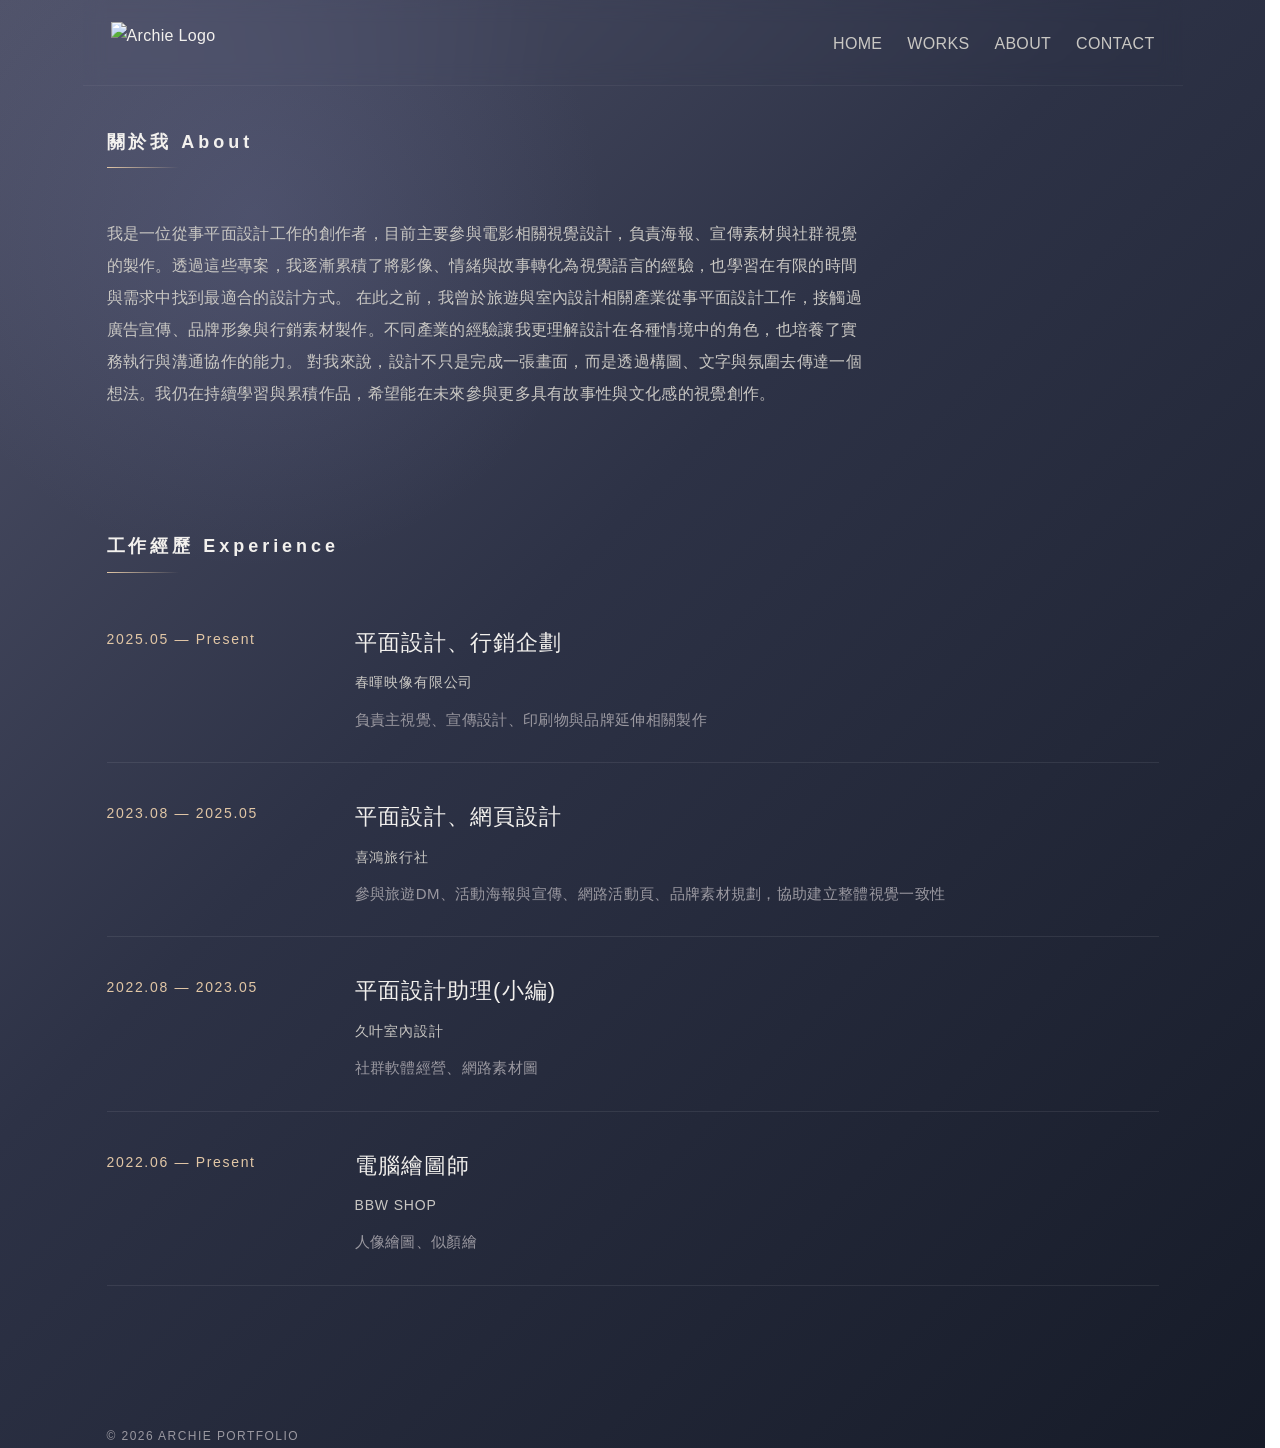
==== about.html @ 19fd4ac9 "更新" ====
<!DOCTYPE html>
<html lang="zh-Hant">
<head>
  <meta charset="UTF-8">
  <meta name="viewport" content="width=device-width, initial-scale=1.0">
  <title>About | Archie Portfolio</title>
  <link rel="stylesheet" href="css/style.css">
  <link rel="stylesheet" href="css/about.css">
  <script src="js/menu.js"></script>
</head>
<body>

<header class="container site-header">
  <a href="index.html" class="logo">
    <img src="images/logo.png" class="logo-img" alt="Archie Logo">
    <span class="logo-text">ARCHIE</span>
  </a>

  <button class="menu-toggle" id="menuToggle" aria-label="開啟選單" aria-expanded="false" aria-controls="mobileMenu">
    <span></span>
    <span></span>
    <span></span>
  </button>

  <nav class="desktop-nav">
    <a href="index.html">HOME</a>
    <a href="works.html">WORKS</a>
    <a href="about.html">ABOUT</a>
    <a href="contact.html">CONTACT</a>
  </nav>
</header>

<div class="mobile-menu" id="mobileMenu">
  <a href="index.html">HOME</a>
  <a href="works.html">WORKS</a>
  <a href="about.html">ABOUT</a>
  <a href="contact.html">CONTACT</a>
</div>

  <main class="container about-page">
    <section class="section about-intro">
      <h2 class="section-title">關於我 About</h2>
      <p class="about-lead">
我是一位從事平面設計工作的創作者，目前主要參與電影相關視覺設計，負責海報、宣傳素材與社群視覺的製作。透過這些專案，我逐漸累積了將影像、情緒與故事轉化為視覺語言的經驗，也學習在有限的時間與需求中找到最適合的設計方式。
在此之前，我曾於旅遊與室內設計相關產業從事平面設計工作，接觸過廣告宣傳、品牌形象與行銷素材製作。不同產業的經驗讓我更理解設計在各種情境中的角色，也培養了實務執行與溝通協作的能力。
對我來說，設計不只是完成一張畫面，而是透過構圖、文字與氛圍去傳達一個想法。我仍在持續學習與累積作品，希望能在未來參與更多具有故事性與文化感的視覺創作。      </p>
    </section>

    <section class="section about-experience">
      <h2 class="section-title">工作經歷 Experience</h2>

      <div class="timeline">

        <div class="timeline-item">
          <div class="timeline-date">2025.05 — Present</div>
          <div class="timeline-content">
            <h3>平面設計、行銷企劃</h3>
            <p class="timeline-company">春暉映像有限公司</p>
            <p class="timeline-desc">
              負責主視覺、宣傳設計、印刷物與品牌延伸相關製作
            </p>
          </div>
        </div>

        <div class="timeline-item">
          <div class="timeline-date">2023.08 — 2025.05</div>
          <div class="timeline-content">
            <h3>平面設計、網頁設計</h3>
            <p class="timeline-company">喜鴻旅行社</p>
            <p class="timeline-desc">
              參與旅遊DM、活動海報與宣傳、網路活動頁、品牌素材規劃，協助建立整體視覺一致性
            </p>
          </div>
        </div>

        <div class="timeline-item">
          <div class="timeline-date">2022.08 — 2023.05</div>
          <div class="timeline-content">
            <h3>平面設計助理(小編)</h3>
            <p class="timeline-company">久叶室內設計</p>
            <p class="timeline-desc">
              社群軟體經營、網路素材圖
            </p>
          </div>
        </div>

        <div class="timeline-item">
          <div class="timeline-date">2022.06 — Present</div>
          <div class="timeline-content">
            <h3>電腦繪圖師</h3>
            <p class="timeline-company">BBW SHOP</p>
            <p class="timeline-desc">
              人像繪圖、似顏繪
            </p>
          </div>
        </div>

      </div>
    </section>
  </main>

  <footer class="container">
    © 2026 ARCHIE PORTFOLIO
  </footer>

</body>
</html>
---- css/style.css ----
html{
  scroll-behavior:smooth;
  scrollbar-gutter: stable;
}
*{
  margin:0;
  padding:0;
  box-sizing:border-box;
  font-family:"Helvetica Neue","Noto Sans TC",sans-serif;
}

:root{
  --bg-1:#50536a;
  --bg-2:#2d3246;
  --bg-3:#161b28;
  --text-main:#f3f1ee;
  --text-soft:#c9c7c3;
  --text-muted:#9a98a0;
  --accent:#e2c7a6;
  --card-bg:rgba(255,255,255,0.04);
  --card-border:rgba(255,255,255,0.08);
}

html{
  scroll-behavior:smooth;
}

body{
  min-height:100vh;
  color:var(--text-main);
  line-height:1.8;
  background:
    radial-gradient(circle at 20% 15%, rgba(120,125,170,0.22), transparent 22%),
    linear-gradient(135deg, var(--bg-1) 0%, var(--bg-2) 42%, var(--bg-3) 100%);
  letter-spacing:.02em;
  overflow-x: hidden;
}

img{
  max-width:100%;
  height:auto;
}

/* header */
.container{
  width:100%;
  max-width:1100px;
  margin:0 auto;
  padding:0 24px;
}

.site-header{
  display:flex;
  align-items:center;
  justify-content:space-between;
  padding:22px 28px 18px;
  position:sticky;
  top:0;
  z-index:2000;
  backdrop-filter:blur(10px);
  border-bottom:1px solid rgba(255,255,255,.05);
}

.logo{
  display:flex;
  align-items:center;
  text-decoration:none;
  color:var(--text-main);
  flex-shrink:0;
}

.logo-img{
  height:45px;
  width:auto;
  display:block;
}

.logo-text{
  display:none;
  font-size:18px;
  letter-spacing:2px;
  color:var(--text-main);
  font-weight:500;
  line-height:1;
}

/* 桌機選單 */
.desktop-nav{
  display:flex;
  align-items:center;
}

.desktop-nav a{
  margin-left:25px;
  text-decoration:none;
  color:var(--text-soft);
  position:relative;
  transition:.3s ease;
}

.desktop-nav a:hover{
  color:var(--accent);
}

.desktop-nav a::after{
  content:"";
  position:absolute;
  left:0;
  bottom:-6px;
  width:0;
  height:1px;
  background:var(--accent);
  transition:.3s ease;
}

.desktop-nav a:hover::after{
  width:100%;
}

/* 漢堡按鈕 */
.menu-toggle{
  display:none;
  width:44px;
  height:44px;
  border:none;
  background:rgba(255,255,255,0.08);
  border:1px solid rgba(255,255,255,0.12);
  border-radius:999px;
  cursor:pointer;
  align-items:center;
  justify-content:center;
  flex-direction:column;
  gap:5px;
  flex-shrink:0;
  position:relative;
  z-index:2100;
  -webkit-tap-highlight-color: transparent;
}

.menu-toggle span{
  display:block;
  width:16px;
  height:1.5px;
  background:var(--text-main);
  transition:.3s ease;
}

.menu-toggle.active span:nth-child(1){
  transform:translateY(6.5px) rotate(45deg);
}

.menu-toggle.active span:nth-child(2){
  opacity:0;
}

.menu-toggle.active span:nth-child(3){
  transform:translateY(-6.5px) rotate(-45deg);
}

.mobile-menu{
  display:none;
}



/* 手機按鈕 */
.menu-toggle{
  display:none;
  width:44px;
  height:44px;
  border:none;
  background:rgba(255,255,255,0.08);
  border:1px solid rgba(255,255,255,0.1);
  border-radius:999px;
  cursor:pointer;
  align-items:center;
  justify-content:center;
  flex-direction:column;
  gap:5px;
}

.menu-toggle span{
  display:block;
  width:16px;
  height:1.5px;
  background:var(--text-main);
  transition:.3s ease;
}

/* 展開時變 X */
.menu-toggle.active span:nth-child(1){
  transform:translateY(6.5px) rotate(45deg);
}

.menu-toggle.active span:nth-child(2){
  opacity:0;
}

.menu-toggle.active span:nth-child(3){
  transform:translateY(-6.5px) rotate(-45deg);
}

/* 手機下拉選單 */
.mobile-menu{
  display:none;
}

.section{
  padding:100px 0;
}

.section-title{
  font-size:18px;
  letter-spacing:.22em;
  margin-bottom:50px;
  color:var(--text-main);
  position:relative;
  display:inline-block;
  padding-bottom:10px;
}

.section-title::after{
  content:"";
  position:absolute;
  left:0;
  bottom:0;
  width:72px;
  height:1px;
  background:linear-gradient(to right, var(--accent), transparent);
}

footer{
  padding:80px 0;
  font-size:12px;
  color:var(--text-muted);
  letter-spacing:.12em;
}

@media (max-width:1024px){
  .container{
    width:90%;
    padding:0 32px;
  }
}

@media (max-width:600px){
  .container{
    padding:0 24px;
  }

.site-header{
  padding:24px 16px 18px;
  position:sticky;
  top:0;
  z-index:2000;
  backdrop-filter:blur(10px);
}

  .logo-img{
    display:none;
  }

  .logo-text{
    display:block;
  }

  .desktop-nav{
    display:none;
  }

  .menu-toggle{
    display:flex;
  }

.mobile-menu{
  display:block;
  width:calc(100% - 48px);
  max-height:0;
  overflow:hidden;
  opacity:0;
  transform:translateY(-8px);
  transition:max-height .35s ease, opacity .25s ease, transform .25s ease, padding .25s ease;
  border:1px solid rgba(255,255,255,0.08);
  border-radius:18px;
  backdrop-filter:blur(10px);
  padding:0 18px;
  position:fixed;
  top:84px;
  left:24px;
  right:24px;
  width:auto;
  z-index:1999;
}

.mobile-menu.active{
  max-height:260px;
  opacity:1;
  transform:translateY(0);
  padding:12px 18px;
}

  .mobile-menu a{
    display:block;
    text-decoration:none;
    color:var(--text-main);
    padding:12px 4px;
    font-size:14px;
    letter-spacing:.14em;
    border-bottom:1px solid rgba(255,255,255,0.08);
  }

  .mobile-menu a:last-child{
    border-bottom:none;
  }
}
---- css/about.css ----
.about-page{
  padding-bottom:40px;
}

.about-intro{
  max-width:760px;
  padding-top:40px;
}



.about-lead{
  font-size:16px;
  line-height:2;
  color:var(--text-soft);
}

.about-experience{
  padding-top:20px;
}

.timeline{
  display:flex;
  flex-direction:column;
  gap:34px;
}

.timeline-item{
  display:grid;
  grid-template-columns:220px 1fr;
  gap:28px;
  padding-bottom:28px;
  border-bottom:1px solid rgba(255,255,255,.08);
}

.timeline-date{
  font-size:14px;
  letter-spacing:.12em;
  color:var(--accent);
  padding-top:4px;
}

.timeline-content h3{
  font-size:22px;
  font-weight:500;
  letter-spacing:.05em;
  color:var(--text-main);
  margin-bottom:8px;
}

.timeline-company{
  font-size:14px;
  color:var(--text-soft);
  margin-bottom:10px;
  letter-spacing:.06em;
}

.timeline-desc{
  font-size:15px;
  line-height:1.9;
  color:var(--text-muted);
  max-width:700px;
}

@media (max-width:768px){
  .about-title{
    font-size:32px;
  }

  .timeline-item{
    grid-template-columns:1fr;
    gap:10px;
  }

  .timeline-date{
    padding-top:0;
  }

  .timeline-content h3{
    font-size:20px;
  }
}

@media (max-width:600px){
  .about-intro{
    padding-top:10px;
  }

  .about-title{
    font-size:28px;
  }

  .about-lead{
    font-size:15px;
  }

  .timeline{
    gap:26px;
  }

  .timeline-item{
    padding-bottom:22px;
  }

  .timeline-content h3{
    font-size:18px;
  }

  .timeline-desc{
    font-size:14px;
  }
}
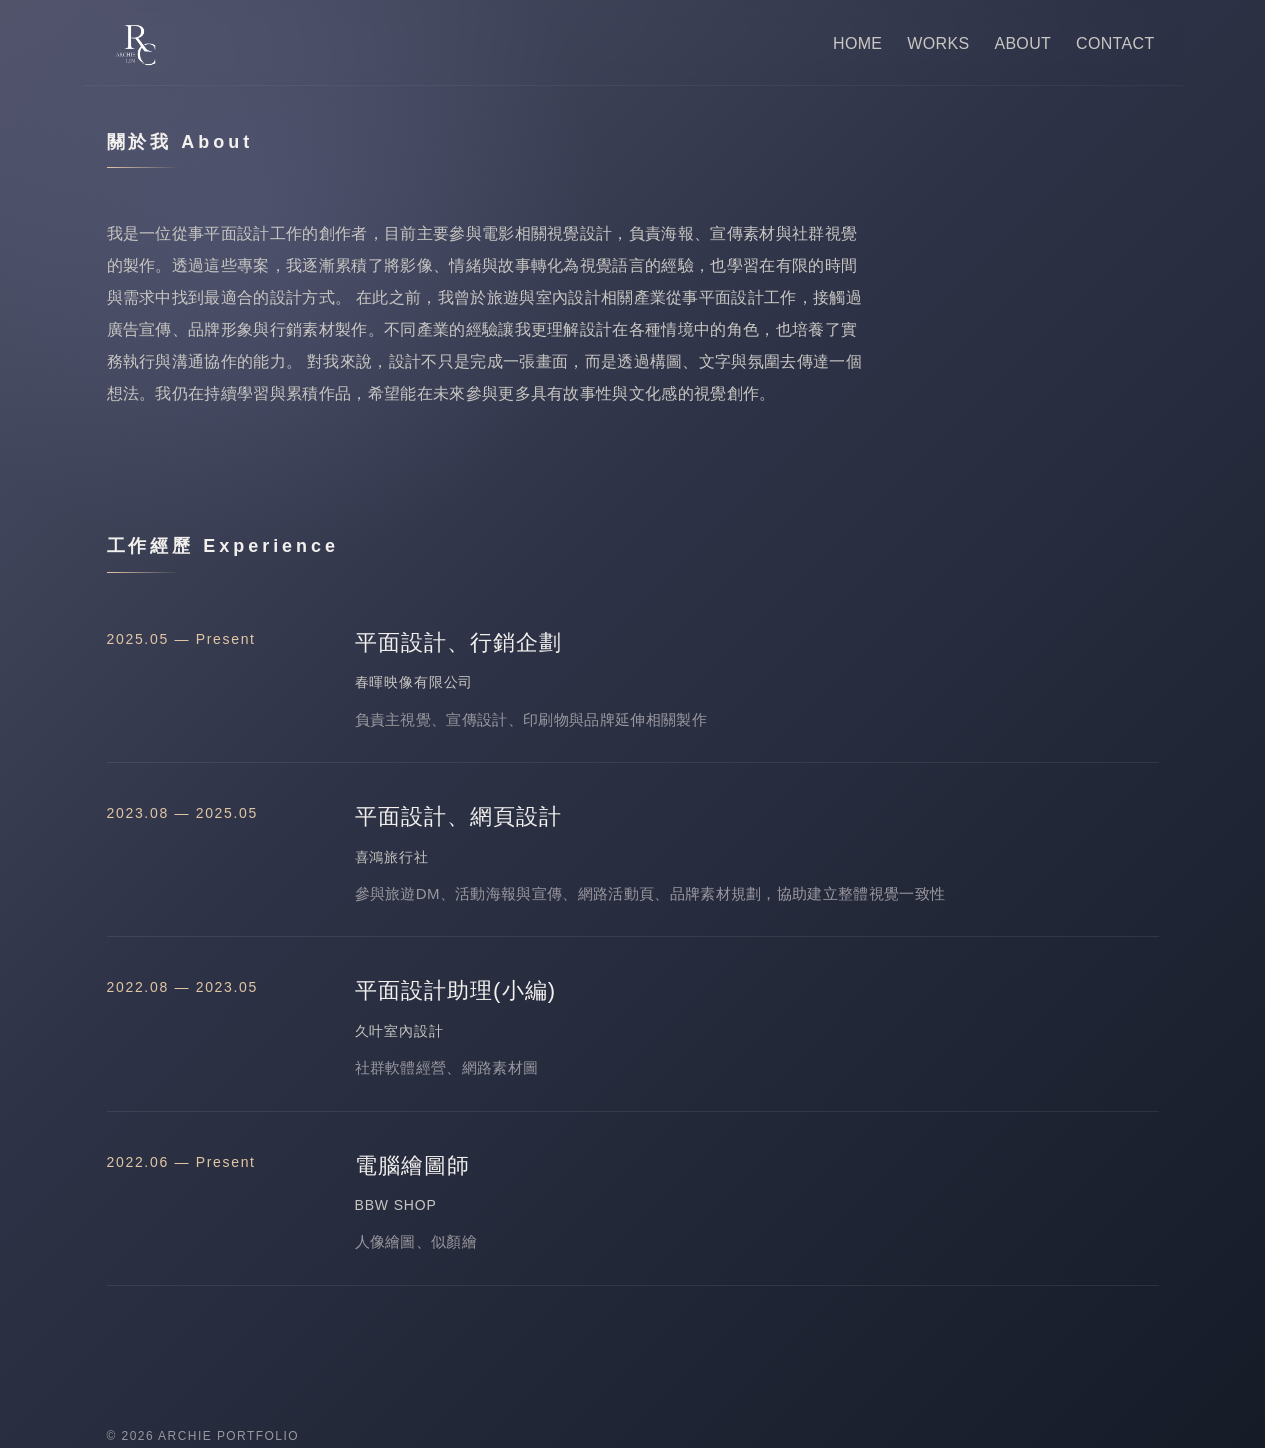
==== commit f66ab438: "更新" ====
--- a/about.html
+++ b/about.html
@@ -1,5 +1,6 @@
 <!DOCTYPE html>
 <html lang="zh-Hant">
+
 <head>
   <meta charset="UTF-8">
   <meta name="viewport" content="width=device-width, initial-scale=1.0">
@@ -8,42 +9,43 @@
   <link rel="stylesheet" href="css/about.css">
   <script src="js/menu.js"></script>
 </head>
+
 <body>
 
-<header class="container site-header">
-  <a href="index.html" class="logo">
-    <img src="images/logo.png" class="logo-img" alt="Archie Logo">
-    <span class="logo-text">ARCHIE</span>
-  </a>
+  <header class="container site-header">
+    <a href="index.html" class="logo">
+      <img src="images/LOGO.png" class="logo-img" alt="Archie Logo">
+      <span class="logo-text">ARCHIE</span>
+    </a>
 
-  <button class="menu-toggle" id="menuToggle" aria-label="開啟選單" aria-expanded="false" aria-controls="mobileMenu">
-    <span></span>
-    <span></span>
-    <span></span>
-  </button>
+    <button class="menu-toggle" id="menuToggle" aria-label="開啟選單" aria-expanded="false" aria-controls="mobileMenu">
+      <span></span>
+      <span></span>
+      <span></span>
+    </button>
 
-  <nav class="desktop-nav">
+    <nav class="desktop-nav">
+      <a href="index.html">HOME</a>
+      <a href="works.html">WORKS</a>
+      <a href="about.html">ABOUT</a>
+      <a href="contact.html">CONTACT</a>
+    </nav>
+  </header>
+
+  <div class="mobile-menu" id="mobileMenu">
     <a href="index.html">HOME</a>
     <a href="works.html">WORKS</a>
     <a href="about.html">ABOUT</a>
     <a href="contact.html">CONTACT</a>
-  </nav>
-</header>
-
-<div class="mobile-menu" id="mobileMenu">
-  <a href="index.html">HOME</a>
-  <a href="works.html">WORKS</a>
-  <a href="about.html">ABOUT</a>
-  <a href="contact.html">CONTACT</a>
-</div>
+  </div>
 
   <main class="container about-page">
     <section class="section about-intro">
       <h2 class="section-title">關於我 About</h2>
       <p class="about-lead">
-我是一位從事平面設計工作的創作者，目前主要參與電影相關視覺設計，負責海報、宣傳素材與社群視覺的製作。透過這些專案，我逐漸累積了將影像、情緒與故事轉化為視覺語言的經驗，也學習在有限的時間與需求中找到最適合的設計方式。
-在此之前，我曾於旅遊與室內設計相關產業從事平面設計工作，接觸過廣告宣傳、品牌形象與行銷素材製作。不同產業的經驗讓我更理解設計在各種情境中的角色，也培養了實務執行與溝通協作的能力。
-對我來說，設計不只是完成一張畫面，而是透過構圖、文字與氛圍去傳達一個想法。我仍在持續學習與累積作品，希望能在未來參與更多具有故事性與文化感的視覺創作。      </p>
+        我是一位從事平面設計工作的創作者，目前主要參與電影相關視覺設計，負責海報、宣傳素材與社群視覺的製作。透過這些專案，我逐漸累積了將影像、情緒與故事轉化為視覺語言的經驗，也學習在有限的時間與需求中找到最適合的設計方式。
+        在此之前，我曾於旅遊與室內設計相關產業從事平面設計工作，接觸過廣告宣傳、品牌形象與行銷素材製作。不同產業的經驗讓我更理解設計在各種情境中的角色，也培養了實務執行與溝通協作的能力。
+        對我來說，設計不只是完成一張畫面，而是透過構圖、文字與氛圍去傳達一個想法。我仍在持續學習與累積作品，希望能在未來參與更多具有故事性與文化感的視覺創作。 </p>
     </section>
 
     <section class="section about-experience">
@@ -104,4 +106,5 @@
   </footer>
 
 </body>
+
 </html>
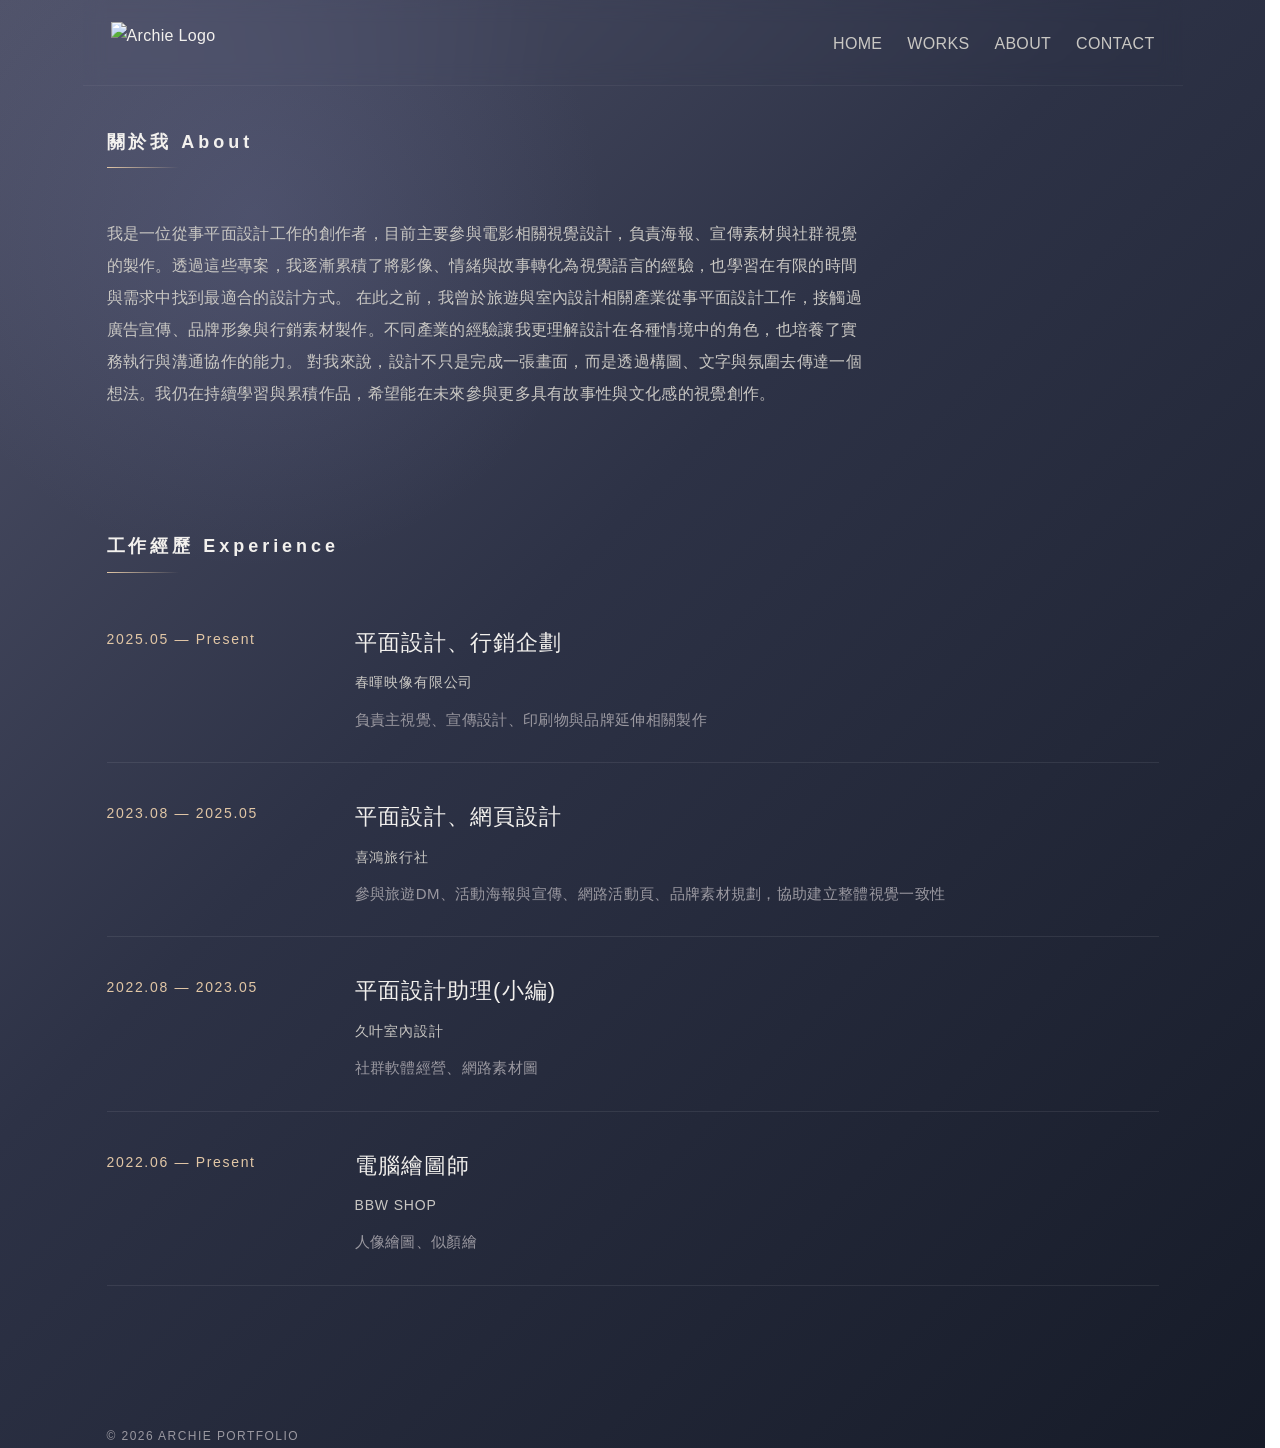
==== commit edd1ded6: "更新" ====
--- a/about.html
+++ b/about.html
@@ -1,6 +1,5 @@
 <!DOCTYPE html>
 <html lang="zh-Hant">
-
 <head>
   <meta charset="UTF-8">
   <meta name="viewport" content="width=device-width, initial-scale=1.0">
@@ -9,43 +8,42 @@
   <link rel="stylesheet" href="css/about.css">
   <script src="js/menu.js"></script>
 </head>
-
 <body>
 
-  <header class="container site-header">
-    <a href="index.html" class="logo">
-      <img src="images/LOGO.png" class="logo-img" alt="Archie Logo">
-      <span class="logo-text">ARCHIE</span>
-    </a>
+<header class="container site-header">
+  <a href="index.html" class="logo">
+    <img src="images/logo.png" class="logo-img" alt="Archie Logo">
+    <span class="logo-text">ARCHIE</span>
+  </a>
 
-    <button class="menu-toggle" id="menuToggle" aria-label="開啟選單" aria-expanded="false" aria-controls="mobileMenu">
-      <span></span>
-      <span></span>
-      <span></span>
-    </button>
+  <button class="menu-toggle" id="menuToggle" aria-label="開啟選單" aria-expanded="false" aria-controls="mobileMenu">
+    <span></span>
+    <span></span>
+    <span></span>
+  </button>
 
-    <nav class="desktop-nav">
-      <a href="index.html">HOME</a>
-      <a href="works.html">WORKS</a>
-      <a href="about.html">ABOUT</a>
-      <a href="contact.html">CONTACT</a>
-    </nav>
-  </header>
-
-  <div class="mobile-menu" id="mobileMenu">
+  <nav class="desktop-nav">
     <a href="index.html">HOME</a>
     <a href="works.html">WORKS</a>
     <a href="about.html">ABOUT</a>
     <a href="contact.html">CONTACT</a>
-  </div>
+  </nav>
+</header>
+
+<div class="mobile-menu" id="mobileMenu">
+  <a href="index.html">HOME</a>
+  <a href="works.html">WORKS</a>
+  <a href="about.html">ABOUT</a>
+  <a href="contact.html">CONTACT</a>
+</div>
 
   <main class="container about-page">
     <section class="section about-intro">
       <h2 class="section-title">關於我 About</h2>
       <p class="about-lead">
-        我是一位從事平面設計工作的創作者，目前主要參與電影相關視覺設計，負責海報、宣傳素材與社群視覺的製作。透過這些專案，我逐漸累積了將影像、情緒與故事轉化為視覺語言的經驗，也學習在有限的時間與需求中找到最適合的設計方式。
-        在此之前，我曾於旅遊與室內設計相關產業從事平面設計工作，接觸過廣告宣傳、品牌形象與行銷素材製作。不同產業的經驗讓我更理解設計在各種情境中的角色，也培養了實務執行與溝通協作的能力。
-        對我來說，設計不只是完成一張畫面，而是透過構圖、文字與氛圍去傳達一個想法。我仍在持續學習與累積作品，希望能在未來參與更多具有故事性與文化感的視覺創作。 </p>
+我是一位從事平面設計工作的創作者，目前主要參與電影相關視覺設計，負責海報、宣傳素材與社群視覺的製作。透過這些專案，我逐漸累積了將影像、情緒與故事轉化為視覺語言的經驗，也學習在有限的時間與需求中找到最適合的設計方式。
+在此之前，我曾於旅遊與室內設計相關產業從事平面設計工作，接觸過廣告宣傳、品牌形象與行銷素材製作。不同產業的經驗讓我更理解設計在各種情境中的角色，也培養了實務執行與溝通協作的能力。
+對我來說，設計不只是完成一張畫面，而是透過構圖、文字與氛圍去傳達一個想法。我仍在持續學習與累積作品，希望能在未來參與更多具有故事性與文化感的視覺創作。      </p>
     </section>
 
     <section class="section about-experience">
@@ -106,5 +104,4 @@
   </footer>
 
 </body>
-
 </html>
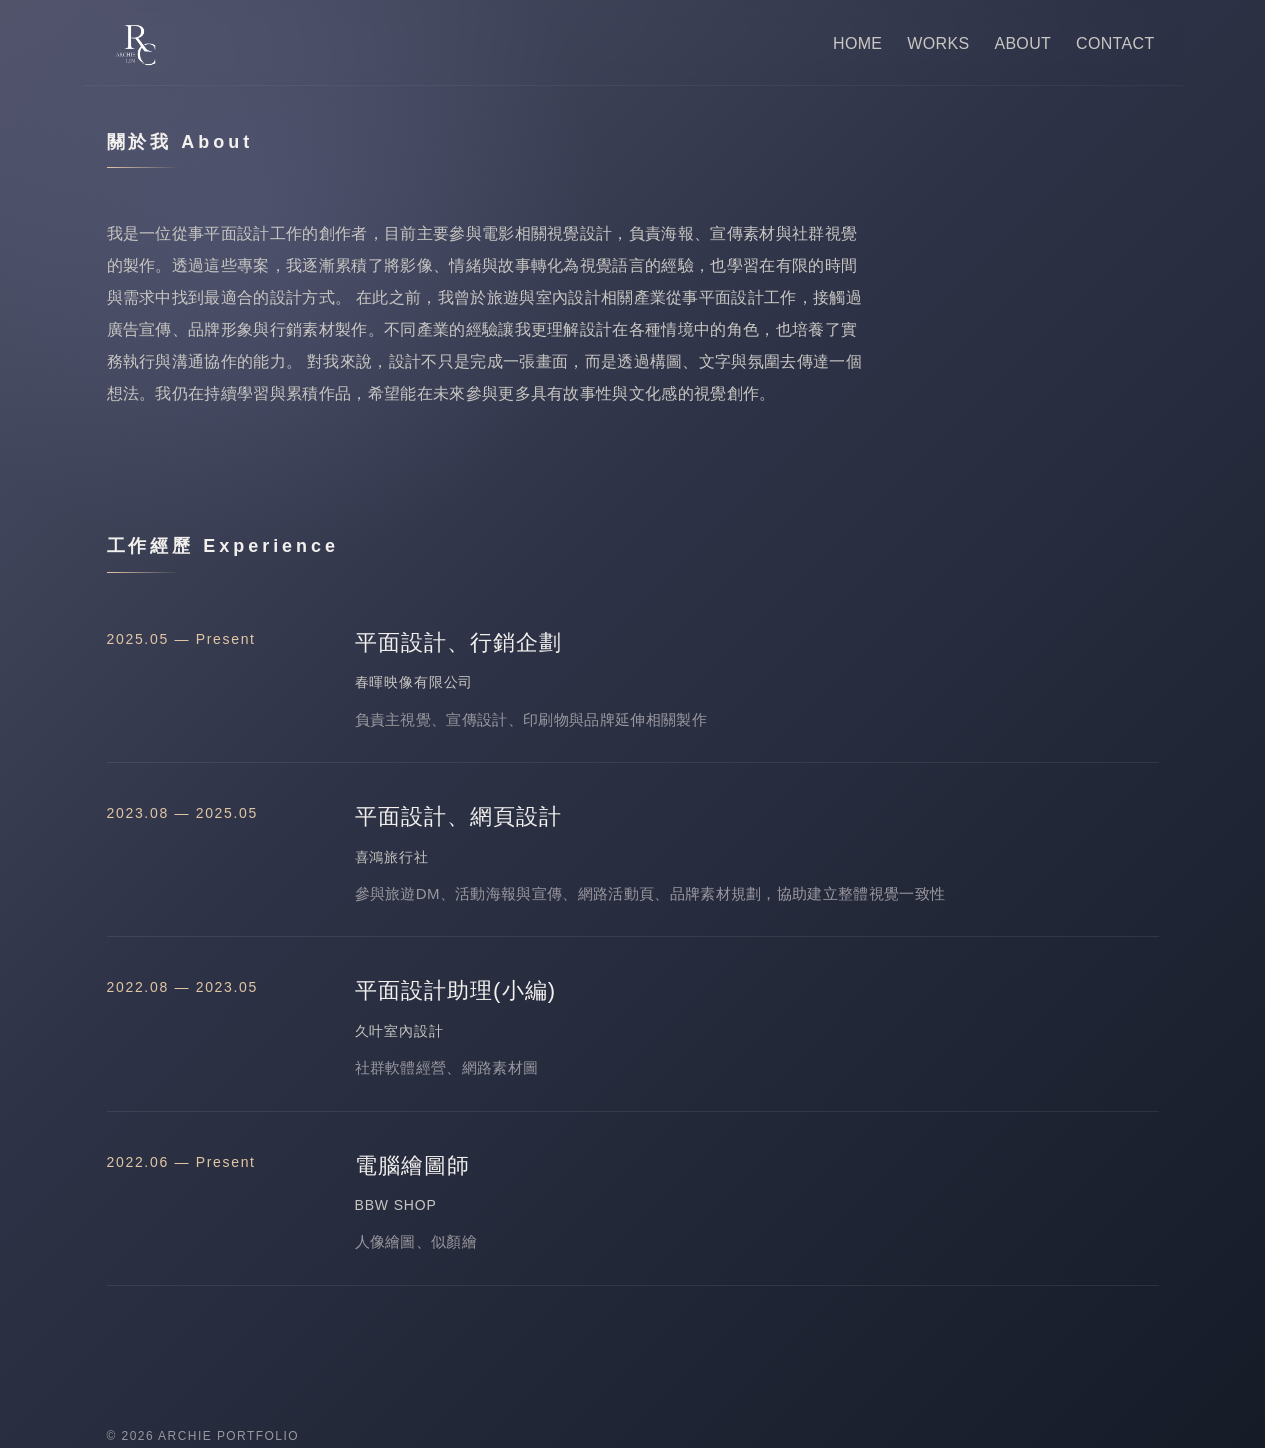
==== commit 6a11d4b0: "更新" ====
--- a/about.html
+++ b/about.html
@@ -1,107 +1,104 @@
-<!DOCTYPE html>
+<!doctype html>
 <html lang="zh-Hant">
-<head>
-  <meta charset="UTF-8">
-  <meta name="viewport" content="width=device-width, initial-scale=1.0">
-  <title>About | Archie Portfolio</title>
-  <link rel="stylesheet" href="css/style.css">
-  <link rel="stylesheet" href="css/about.css">
-  <script src="js/menu.js"></script>
-</head>
-<body>
+  <head>
+    <meta charset="UTF-8" />
+    <meta name="viewport" content="width=device-width, initial-scale=1.0" />
+    <title>About | Archie Portfolio</title>
+    <link rel="stylesheet" href="css/style.css" />
+    <link rel="stylesheet" href="css/about.css" />
+    <script src="js/menu.js"></script>
+  </head>
+  <body>
+    <header class="container site-header">
+      <a href="index.html" class="logo">
+        <img src="images/LOGO.png" class="logo-img" alt="Archie Logo" />
+        <span class="logo-text">ARCHIE</span>
+      </a>
 
-<header class="container site-header">
-  <a href="index.html" class="logo">
-    <img src="images/logo.png" class="logo-img" alt="Archie Logo">
-    <span class="logo-text">ARCHIE</span>
-  </a>
+      <button
+        class="menu-toggle"
+        id="menuToggle"
+        aria-label="開啟選單"
+        aria-expanded="false"
+        aria-controls="mobileMenu"
+      >
+        <span></span>
+        <span></span>
+        <span></span>
+      </button>
 
-  <button class="menu-toggle" id="menuToggle" aria-label="開啟選單" aria-expanded="false" aria-controls="mobileMenu">
-    <span></span>
-    <span></span>
-    <span></span>
-  </button>
+      <nav class="desktop-nav">
+        <a href="index.html">HOME</a>
+        <a href="works.html">WORKS</a>
+        <a href="about.html">ABOUT</a>
+        <a href="contact.html">CONTACT</a>
+      </nav>
+    </header>
 
-  <nav class="desktop-nav">
-    <a href="index.html">HOME</a>
-    <a href="works.html">WORKS</a>
-    <a href="about.html">ABOUT</a>
-    <a href="contact.html">CONTACT</a>
-  </nav>
-</header>
+    <div class="mobile-menu" id="mobileMenu">
+      <a href="index.html">HOME</a>
+      <a href="works.html">WORKS</a>
+      <a href="about.html">ABOUT</a>
+      <a href="contact.html">CONTACT</a>
+    </div>
 
-<div class="mobile-menu" id="mobileMenu">
-  <a href="index.html">HOME</a>
-  <a href="works.html">WORKS</a>
-  <a href="about.html">ABOUT</a>
-  <a href="contact.html">CONTACT</a>
-</div>
+    <main class="container about-page">
+      <section class="section about-intro">
+        <h2 class="section-title">關於我 About</h2>
+        <p class="about-lead">
+          我是一位從事平面設計工作的創作者，目前主要參與電影相關視覺設計，負責海報、宣傳素材與社群視覺的製作。透過這些專案，我逐漸累積了將影像、情緒與故事轉化為視覺語言的經驗，也學習在有限的時間與需求中找到最適合的設計方式。
+          在此之前，我曾於旅遊與室內設計相關產業從事平面設計工作，接觸過廣告宣傳、品牌形象與行銷素材製作。不同產業的經驗讓我更理解設計在各種情境中的角色，也培養了實務執行與溝通協作的能力。
+          對我來說，設計不只是完成一張畫面，而是透過構圖、文字與氛圍去傳達一個想法。我仍在持續學習與累積作品，希望能在未來參與更多具有故事性與文化感的視覺創作。
+        </p>
+      </section>
 
-  <main class="container about-page">
-    <section class="section about-intro">
-      <h2 class="section-title">關於我 About</h2>
-      <p class="about-lead">
-我是一位從事平面設計工作的創作者，目前主要參與電影相關視覺設計，負責海報、宣傳素材與社群視覺的製作。透過這些專案，我逐漸累積了將影像、情緒與故事轉化為視覺語言的經驗，也學習在有限的時間與需求中找到最適合的設計方式。
-在此之前，我曾於旅遊與室內設計相關產業從事平面設計工作，接觸過廣告宣傳、品牌形象與行銷素材製作。不同產業的經驗讓我更理解設計在各種情境中的角色，也培養了實務執行與溝通協作的能力。
-對我來說，設計不只是完成一張畫面，而是透過構圖、文字與氛圍去傳達一個想法。我仍在持續學習與累積作品，希望能在未來參與更多具有故事性與文化感的視覺創作。      </p>
-    </section>
+      <section class="section about-experience">
+        <h2 class="section-title">工作經歷 Experience</h2>
 
-    <section class="section about-experience">
-      <h2 class="section-title">工作經歷 Experience</h2>
+        <div class="timeline">
+          <div class="timeline-item">
+            <div class="timeline-date">2025.05 — Present</div>
+            <div class="timeline-content">
+              <h3>平面設計、行銷企劃</h3>
+              <p class="timeline-company">春暉映像有限公司</p>
+              <p class="timeline-desc">
+                負責主視覺、宣傳設計、印刷物與品牌延伸相關製作
+              </p>
+            </div>
+          </div>
 
-      <div class="timeline">
+          <div class="timeline-item">
+            <div class="timeline-date">2023.08 — 2025.05</div>
+            <div class="timeline-content">
+              <h3>平面設計、網頁設計</h3>
+              <p class="timeline-company">喜鴻旅行社</p>
+              <p class="timeline-desc">
+                參與旅遊DM、活動海報與宣傳、網路活動頁、品牌素材規劃，協助建立整體視覺一致性
+              </p>
+            </div>
+          </div>
 
-        <div class="timeline-item">
-          <div class="timeline-date">2025.05 — Present</div>
-          <div class="timeline-content">
-            <h3>平面設計、行銷企劃</h3>
-            <p class="timeline-company">春暉映像有限公司</p>
-            <p class="timeline-desc">
-              負責主視覺、宣傳設計、印刷物與品牌延伸相關製作
-            </p>
+          <div class="timeline-item">
+            <div class="timeline-date">2022.08 — 2023.05</div>
+            <div class="timeline-content">
+              <h3>平面設計助理(小編)</h3>
+              <p class="timeline-company">久叶室內設計</p>
+              <p class="timeline-desc">社群軟體經營、網路素材圖</p>
+            </div>
+          </div>
+
+          <div class="timeline-item">
+            <div class="timeline-date">2022.06 — Present</div>
+            <div class="timeline-content">
+              <h3>電腦繪圖師</h3>
+              <p class="timeline-company">BBW SHOP</p>
+              <p class="timeline-desc">人像繪圖、似顏繪</p>
+            </div>
           </div>
         </div>
+      </section>
+    </main>
 
-        <div class="timeline-item">
-          <div class="timeline-date">2023.08 — 2025.05</div>
-          <div class="timeline-content">
-            <h3>平面設計、網頁設計</h3>
-            <p class="timeline-company">喜鴻旅行社</p>
-            <p class="timeline-desc">
-              參與旅遊DM、活動海報與宣傳、網路活動頁、品牌素材規劃，協助建立整體視覺一致性
-            </p>
-          </div>
-        </div>
-
-        <div class="timeline-item">
-          <div class="timeline-date">2022.08 — 2023.05</div>
-          <div class="timeline-content">
-            <h3>平面設計助理(小編)</h3>
-            <p class="timeline-company">久叶室內設計</p>
-            <p class="timeline-desc">
-              社群軟體經營、網路素材圖
-            </p>
-          </div>
-        </div>
-
-        <div class="timeline-item">
-          <div class="timeline-date">2022.06 — Present</div>
-          <div class="timeline-content">
-            <h3>電腦繪圖師</h3>
-            <p class="timeline-company">BBW SHOP</p>
-            <p class="timeline-desc">
-              人像繪圖、似顏繪
-            </p>
-          </div>
-        </div>
-
-      </div>
-    </section>
-  </main>
-
-  <footer class="container">
-    © 2026 ARCHIE PORTFOLIO
-  </footer>
-
-</body>
-</html>+    <footer class="container">© 2026 ARCHIE PORTFOLIO</footer>
+  </body>
+</html>
